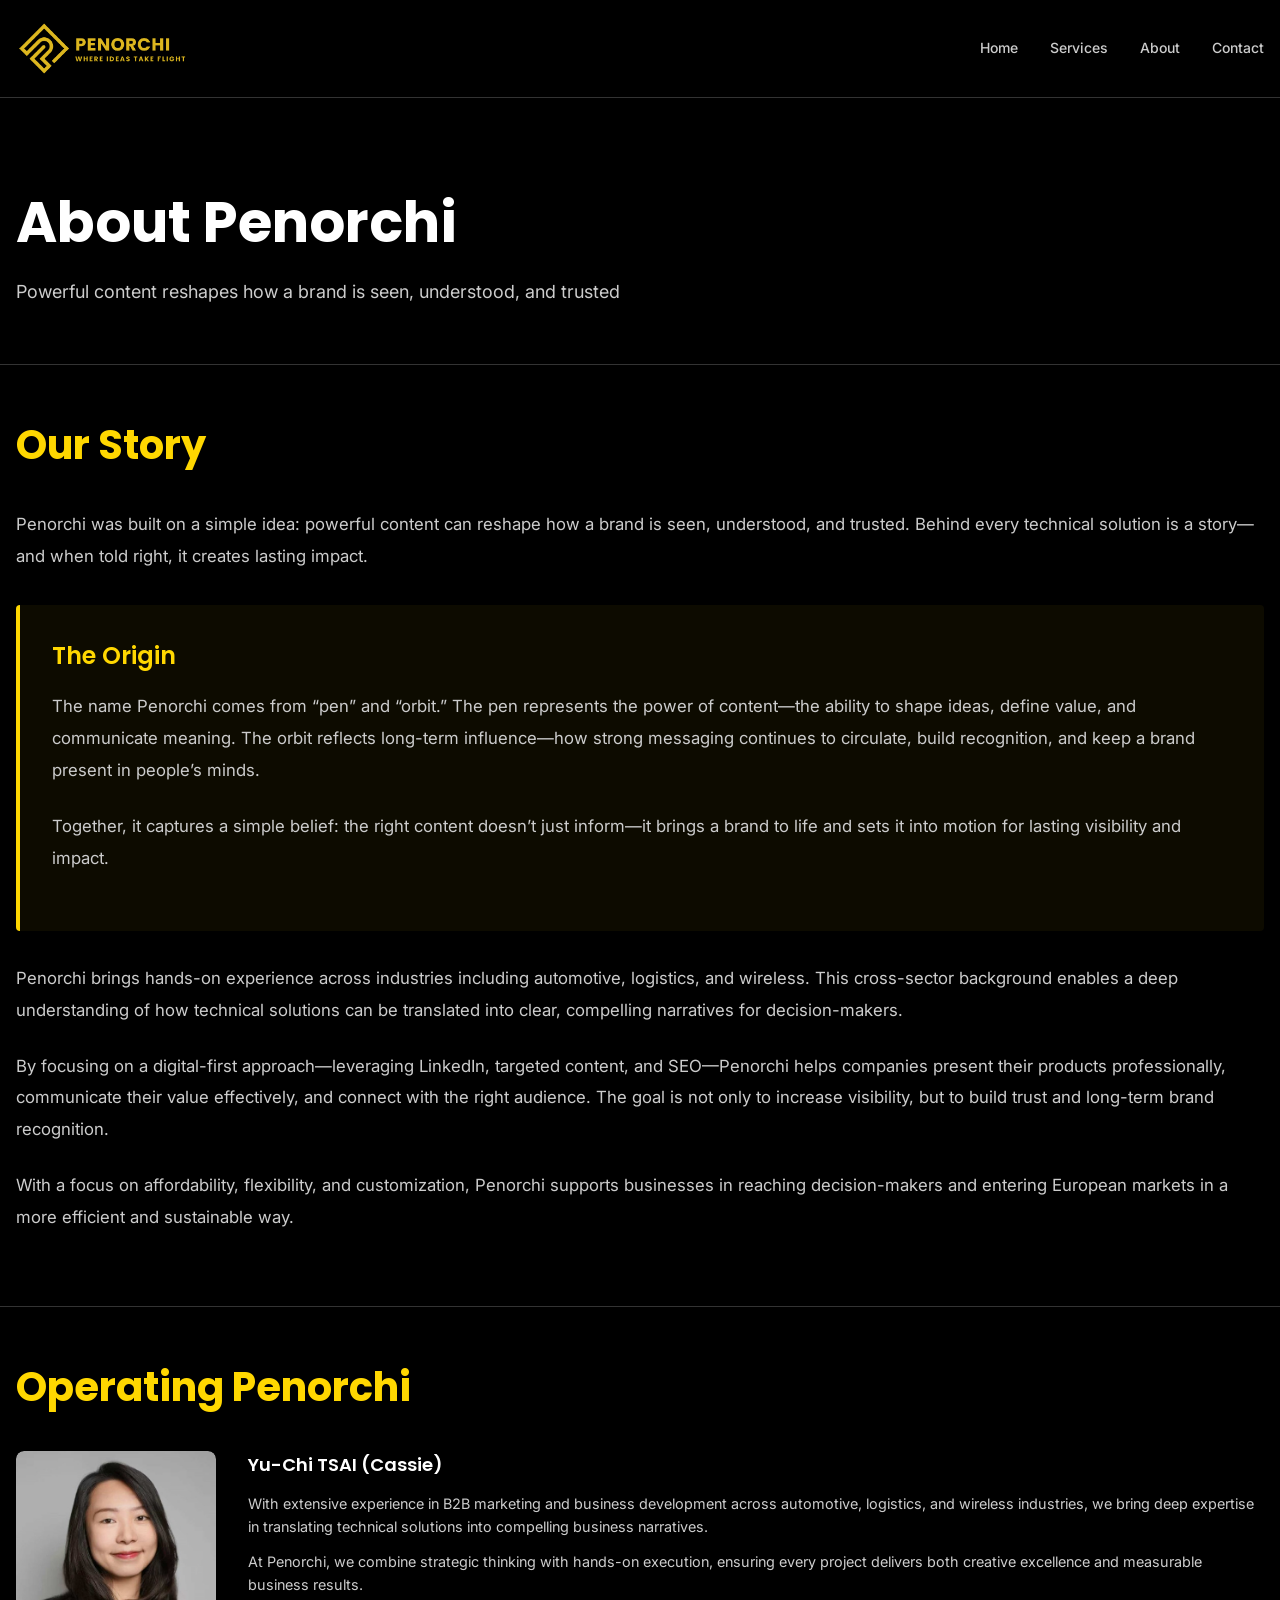
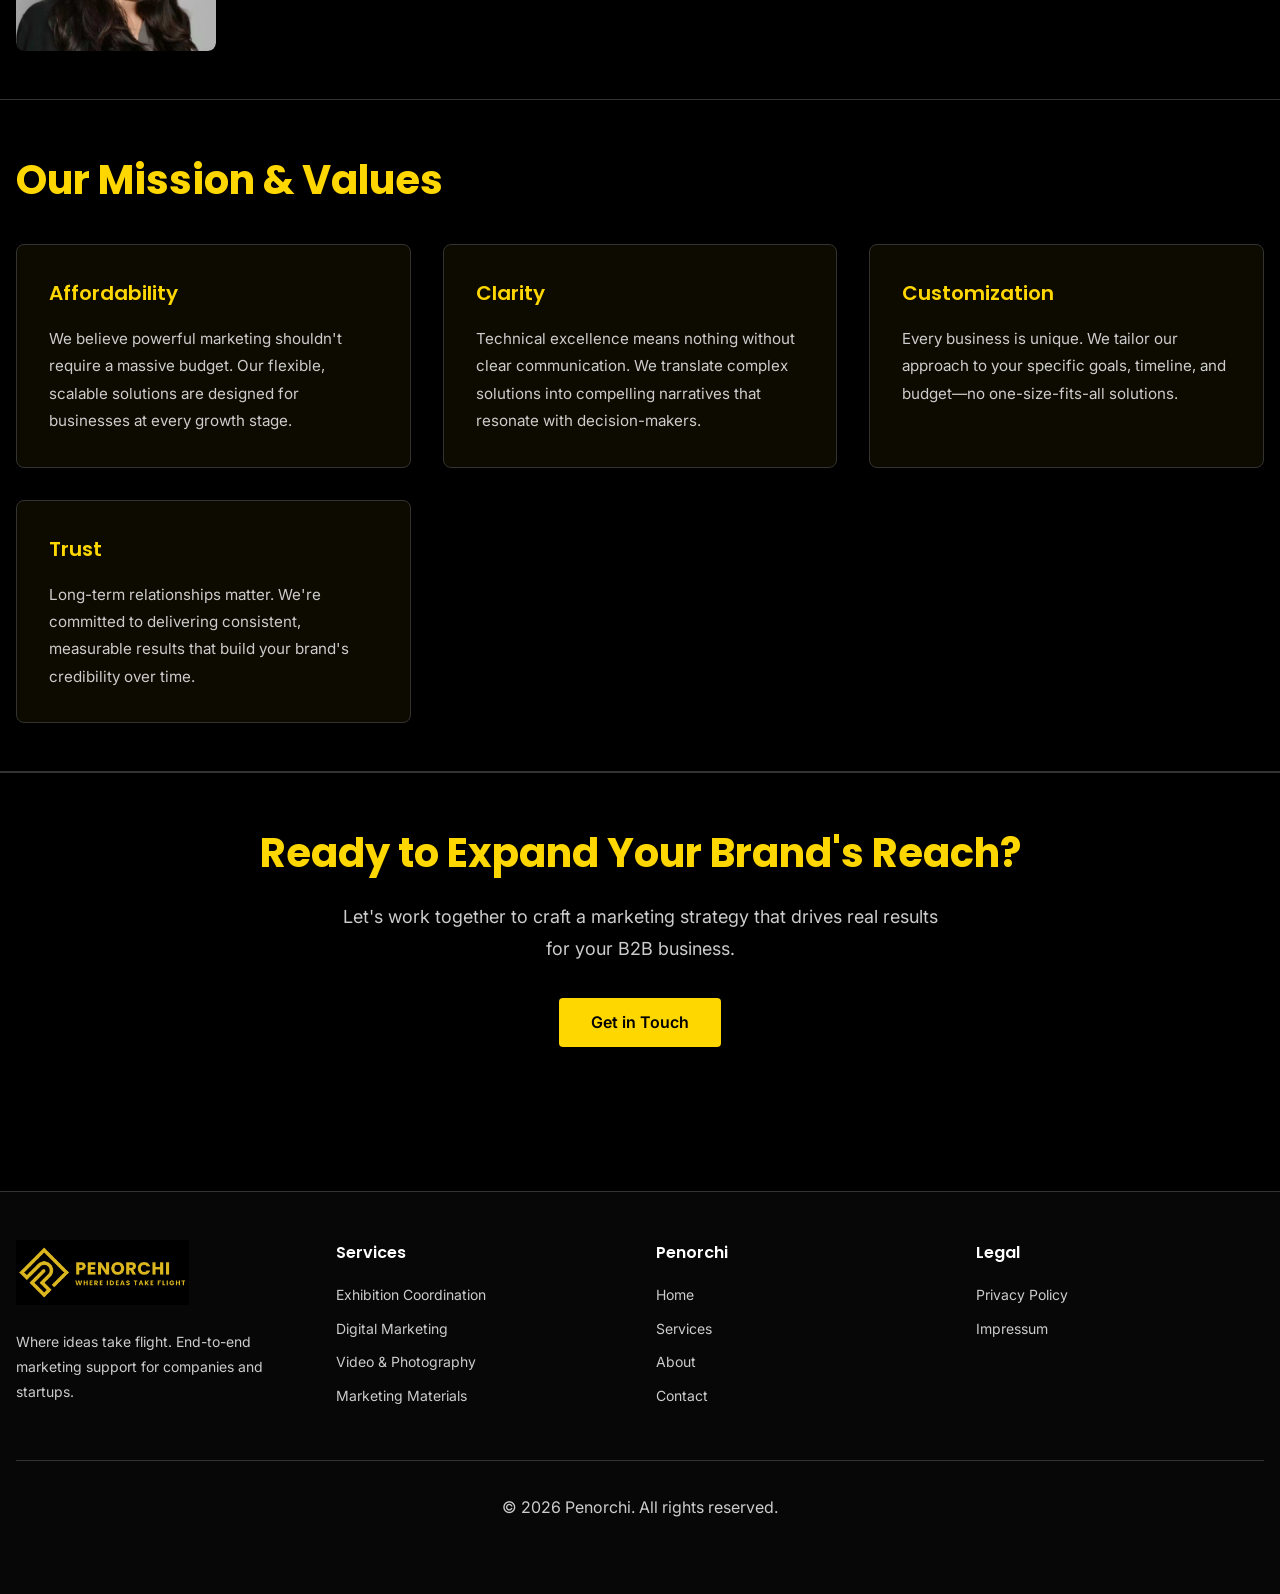
==== about.html @ 27c5977d "Update and rename case-studies.html to about.html" ====
<!DOCTYPE html>
<html lang="en">
<head>
    <meta charset="UTF-8">
    <meta name="viewport" content="width=device-width, initial-scale=1.0">
    <title>About Penorchi - Our Story</title>
    <link rel="preconnect" href="https://fonts.googleapis.com">
    <link rel="preconnect" href="https://fonts.gstatic.com" crossorigin>
    <link href="https://fonts.googleapis.com/css2?family=Poppins:wght@400;500;600;700;800&family=Inter:wght@300;400;500;600;700&display=swap" rel="stylesheet">
    <style>
        * {
            margin: 0;
            padding: 0;
            box-sizing: border-box;
        }

        :root {
            --primary: #FFD700;
            --foreground: #FFFFFF;
            --background: #000000;
            --muted-foreground: #CCCCCC;
            --border: #333333;
        }

        body {
            font-family: 'Inter', sans-serif;
            background-color: var(--background);
            color: var(--foreground);
            line-height: 1.6;
        }

        /* Header */
        header {
            background-color: rgba(0, 0, 0, 0.95);
            border-bottom: 1px solid var(--border);
            padding: 1rem 0;
            position: sticky;
            top: 0;
            z-index: 100;
        }

        .container {
            max-width: 1280px;
            margin: 0 auto;
            padding: 0 1rem;
        }

        .header-content {
            display: flex;
            justify-content: space-between;
            align-items: center;
        }

        .logo {
            text-decoration: none;
            display: flex;
            align-items: center;
            gap: 0.5rem;
        }

        .logo img {
            height: 65px;
            width: auto;
        }

        nav {
            display: none;
            gap: 2rem;
        }

        @media (min-width: 768px) {
            nav {
                display: flex;
            }
        }

        nav a {
            text-decoration: none;
            color: var(--muted-foreground);
            font-size: 0.875rem;
            font-weight: 500;
            transition: color 0.3s;
        }

        nav a:hover {
            color: var(--primary);
        }

        .mobile-menu-btn {
            display: none;
            background: none;
            border: none;
            color: var(--foreground);
            cursor: pointer;
            font-size: 1.5rem;
        }

        @media (max-width: 767px) {
            .mobile-menu-btn {
                display: block;
            }
        }

        /* Page Header */
        .page-header {
            padding: 2rem 0;
            text-align: left;
            border-bottom: 1px solid var(--border);
        }

        .page-header h1 {
            font-family: 'Poppins', sans-serif;
            font-size: 3.5rem;
            font-weight: bold;
            margin-bottom: 0.5rem;
        }

        .page-header p {
            font-size: 1.125rem;
        }

        /* Main Content */
        main {
            padding: 3rem 0;
        }

        section {
            padding: 3rem 0;
            border-bottom: 1px solid var(--border);
        }

        section:last-of-type {
            border-bottom: none;
        }

        h2 {
            font-family: 'Poppins', sans-serif;
            font-size: 2.5rem;
            font-weight: bold;
            margin-bottom: 2rem;
            color: var(--primary);
        }

        h3 {
            font-family: 'Poppins', sans-serif;
            font-size: 1.5rem;
            font-weight: 600;
            margin-bottom: 1rem;
            color: var(--foreground);
        }

        p {
            color: var(--muted-foreground);
            margin-bottom: 1.5rem;
            line-height: 1.8;
            font-size: 1rem;
        }

        /* Story Section */
        .story-section {
            max-width: 1300px;
            margin: 0 auto;
        }

        .story-section p {
            font-size: 1.05rem;
            line-height: 1.9;
        }

        /* Origin Section */
        .origin-box {
            background-color: rgba(255, 215, 0, 0.05);
            border-left: 4px solid var(--primary);
            padding: 2rem;
            margin: 2rem 0;
            border-radius: 4px;
        }

        .origin-box h3 {
            color: var(--primary);
            margin-bottom: 1rem;
        }

        /* Founder Section */
        .founder-section {
            display: grid;
            grid-template-columns: 200px 1fr;
            gap: 2rem;
            align-items: flex-start;
            max-width: 2000px;
            margin: 0 auto;
        }

        @media (max-width: 768px) {
            .founder-section {
                grid-template-columns: 150px 1fr;
                gap: 1.5rem;
            }
        }

        .founder-image {
            position: relative;
            overflow: hidden;
            border-radius: 8px;
            width: 200px;
            height: 200px;
        }

        @media (max-width: 768px) {
            .founder-image {
                width: 150px;
                height: 150px;
            }
        }

        .founder-image img {
            width: 100%;
            height: 100%;
            object-fit: cover;
            display: block;
            border-radius: 8px;
        }

        .founder-content h3 {
            font-size: 1.125rem;
            margin-bottom: 0.75rem;
            color: var(--foreground);
            font-weight: 600;
        }

        .founder-content p {
            font-size: 0.9rem;
            color: var(--muted-foreground);
            line-height: 1.6;
            margin-bottom: 0.75rem;
        }

        .founder-content p:last-child {
            margin-bottom: 0;
        }

        /* Mission Section */
        .mission-grid {
            display: grid;
            grid-template-columns: repeat(auto-fit, minmax(300px, 1fr));
            gap: 2rem;
            margin-top: 2rem;
        }

        .mission-card {
            background-color: rgba(255, 215, 0, 0.05);
            border: 1px solid var(--border);
            padding: 2rem;
            border-radius: 8px;
            transition: all 0.3s;
        }

        .mission-card:hover {
            border-color: var(--primary);
            background-color: rgba(255, 215, 0, 0.1);
        }

        .mission-card h3 {
            color: var(--primary);
            margin-bottom: 1rem;
            font-size: 1.25rem;
        }

        .mission-card p {
            font-size: 0.95rem;
            margin-bottom: 0;
        }

        /* CTA Section */
        .cta-section {
            text-align: center;
            padding: 3rem 0;
            border-top: 1px solid var(--border);
        }

        .cta-section h2 {
            margin-bottom: 1rem;
        }

        .cta-section p {
            font-size: 1.125rem;
            max-width: 600px;
            margin: 0 auto 2rem;
        }

        .btn {
            display: inline-block;
            padding: 0.75rem 2rem;
            background-color: var(--primary);
            color: #000000;
            text-decoration: none;
            border-radius: 4px;
            font-weight: 600;
            transition: all 0.3s;
            border: none;
            cursor: pointer;
            font-size: 1rem;
        }

        .btn:hover {
            background-color: #e6c200;
            transform: translateY(-2px);
        }

        /* Footer */
        footer {
            background-color: rgba(26, 26, 26, 0.3);
            border-top: 1px solid var(--border);
            padding: 3rem 0;
            margin-top: 3rem;
        }

        .footer-grid {
            display: grid;
            grid-template-columns: repeat(auto-fit, minmax(250px, 1fr));
            gap: 2rem;
            margin-bottom: 2rem;
        }

        .footer-section h4 {
            font-family: 'Poppins', sans-serif;
            font-weight: 600;
            color: var(--foreground);
            margin-bottom: 1rem;
        }

        .footer-section ul {
            list-style: none;
        }

        .footer-section li {
            margin-bottom: 0.5rem;
        }

        .footer-section a {
            text-decoration: none;
            color: var(--muted-foreground);
            font-size: 0.875rem;
            transition: color 0.3s;
        }

        .footer-section a:hover {
            color: var(--primary);
        }

        .footer-bottom {
            border-top: 1px solid var(--border);
            padding-top: 2rem;
            text-align: center;
            color: var(--muted-foreground);
            font-size: 0.875rem;
        }
    </style>
</head>
<body>
    <!-- Header -->
    <header>
        <div class="container">
            <div class="header-content">
                <a href="index.html" class="logo">
                    <img src="image/logo/logo_long.png" alt="Penorchi" style="height: 65px; width: auto;">
                </a>
                <nav>
                    <a href="index.html">Home</a>
                    <a href="services.html">Services</a>
                    <a href="about.html">About</a>
                    <a href="contact.html">Contact</a>
                </nav>
                <button class="mobile-menu-btn">☰</button>
            </div>
        </div>
    </header>

    <main>
        <!-- Page Header -->
        <section class="page-header">
            <div class="container">
                <h1>About Penorchi</h1>
                <p>Powerful content reshapes how a brand is seen, understood, and trusted</p>
            </div>
        </section>

        <!-- Our Story Section -->
        <section>
            <div class="container story-section">
                <h2>Our Story</h2>
                <p>Penorchi was built on a simple idea: powerful content can reshape how a brand is seen, understood, and trusted. Behind every technical solution is a story—and when told right, it creates lasting impact.</p>
                
                <div class="origin-box">
                    <h3>The Origin</h3>
                    <p>The name Penorchi comes from “pen” and “orbit.” The pen represents the power of content—the ability to shape ideas, define value, and communicate meaning. The orbit reflects long-term influence—how strong messaging continues to circulate, build recognition, and keep a brand present in people’s minds.</p>
                    <p>Together, it captures a simple belief: the right content doesn’t just inform—it brings a brand to life and sets it into motion for lasting visibility and impact.</p>
                </div>

                <p>Penorchi brings hands-on experience across industries including automotive, logistics, and wireless. This cross-sector background enables a deep understanding of how technical solutions can be translated into clear, compelling narratives for decision-makers.</p>

                <p>By focusing on a digital-first approach—leveraging LinkedIn, targeted content, and SEO—Penorchi helps companies present their products professionally, communicate their value effectively, and connect with the right audience. The goal is not only to increase visibility, but to build trust and long-term brand recognition.</p>

                <p>With a focus on affordability, flexibility, and customization, Penorchi supports businesses in reaching decision-makers and entering European markets in a more efficient and sustainable way.</p>
            </div>
        </section>

        <!-- Founder Section -->
        <section>
            <div class="container">
                <h2 style="margin-bottom: 2rem;">Operating Penorchi</h2>
                <div class="founder-section">
                    <div class="founder-image">
                        <img src="image/about/Photo_Yu-Chi TSAI.jpg" alt="Yu-Chi TSAI (Cassie)">
                    </div>
                    <div class="founder-content">
                        <h3>Yu-Chi TSAI (Cassie)</h3>
                        <p>With extensive experience in B2B marketing and business development across automotive, logistics, and wireless industries, we bring deep expertise in translating technical solutions into compelling business narratives.</p>
                        <p>At Penorchi, we combine strategic thinking with hands-on execution, ensuring every project delivers both creative excellence and measurable business results.</p>
                    </div>
                </div>
            </div>
        </section>

        <!-- Our Mission Section -->
        <section>
            <div class="container">
                <h2>Our Mission & Values</h2>
                <div class="mission-grid">
                    <div class="mission-card">
                        <h3>Affordability</h3>
                        <p>We believe powerful marketing shouldn't require a massive budget. Our flexible, scalable solutions are designed for businesses at every growth stage.</p>
                    </div>
                    <div class="mission-card">
                        <h3>Clarity</h3>
                        <p>Technical excellence means nothing without clear communication. We translate complex solutions into compelling narratives that resonate with decision-makers.</p>
                    </div>
                    <div class="mission-card">
                        <h3>Customization</h3>
                        <p>Every business is unique. We tailor our approach to your specific goals, timeline, and budget—no one-size-fits-all solutions.</p>
                    </div>
                    <div class="mission-card">
                        <h3>Trust</h3>
                        <p>Long-term relationships matter. We're committed to delivering consistent, measurable results that build your brand's credibility over time.</p>
                    </div>
                </div>
            </div>
        </section>

        <!-- CTA Section -->
        <section class="cta-section">
            <div class="container">
                <h2>Ready to Expand Your Brand's Reach?</h2>
                <p>Let's work together to craft a marketing strategy that drives real results for your B2B business.</p>
                <a href="contact.html" class="btn">Get in Touch</a>
            </div>
        </section>
    </main>

    <!-- Footer -->
    <footer>
        <div class="container">
            <div class="footer-grid">
                <div class="footer-section">
                    <img src="image/logo/logo_long.png" alt="Penorchi" style="height: 65px; width: auto; margin-bottom: 1rem;">
                    <p style="font-size: 0.875rem;">Where ideas take flight. End-to-end marketing support for companies and startups.</p>
                </div>
                <div class="footer-section">
                    <h4>Services</h4>
                    <ul>
                        <li><a href="services.html">Exhibition Coordination</a></li>
                        <li><a href="services.html">Digital Marketing</a></li>
                        <li><a href="services.html">Video & Photography</a></li>
                        <li><a href="services.html">Marketing Materials</a></li>
                    </ul>
                </div>
                <div class="footer-section">
                    <h4>Penorchi</h4>
                    <ul>
                        <li><a href="index.html">Home</a></li>
                        <li><a href="services.html">Services</a></li>
                        <li><a href="about.html">About</a></li>
                        <li><a href="contact.html">Contact</a></li>
                    </ul>
                </div>
                <div class="footer-section">
                    <h4>Legal</h4>
                    <ul>
                        <li><a href="privacy-policy.html">Privacy Policy</a></li>
                        <li><a href="impressum.html">Impressum</a></li>
                    </ul>
                </div>
            </div>
            <div class="footer-bottom">
                <p>&copy; 2026 Penorchi. All rights reserved.</p>
            </div>
        </div>
    </footer>
</body>
</html>
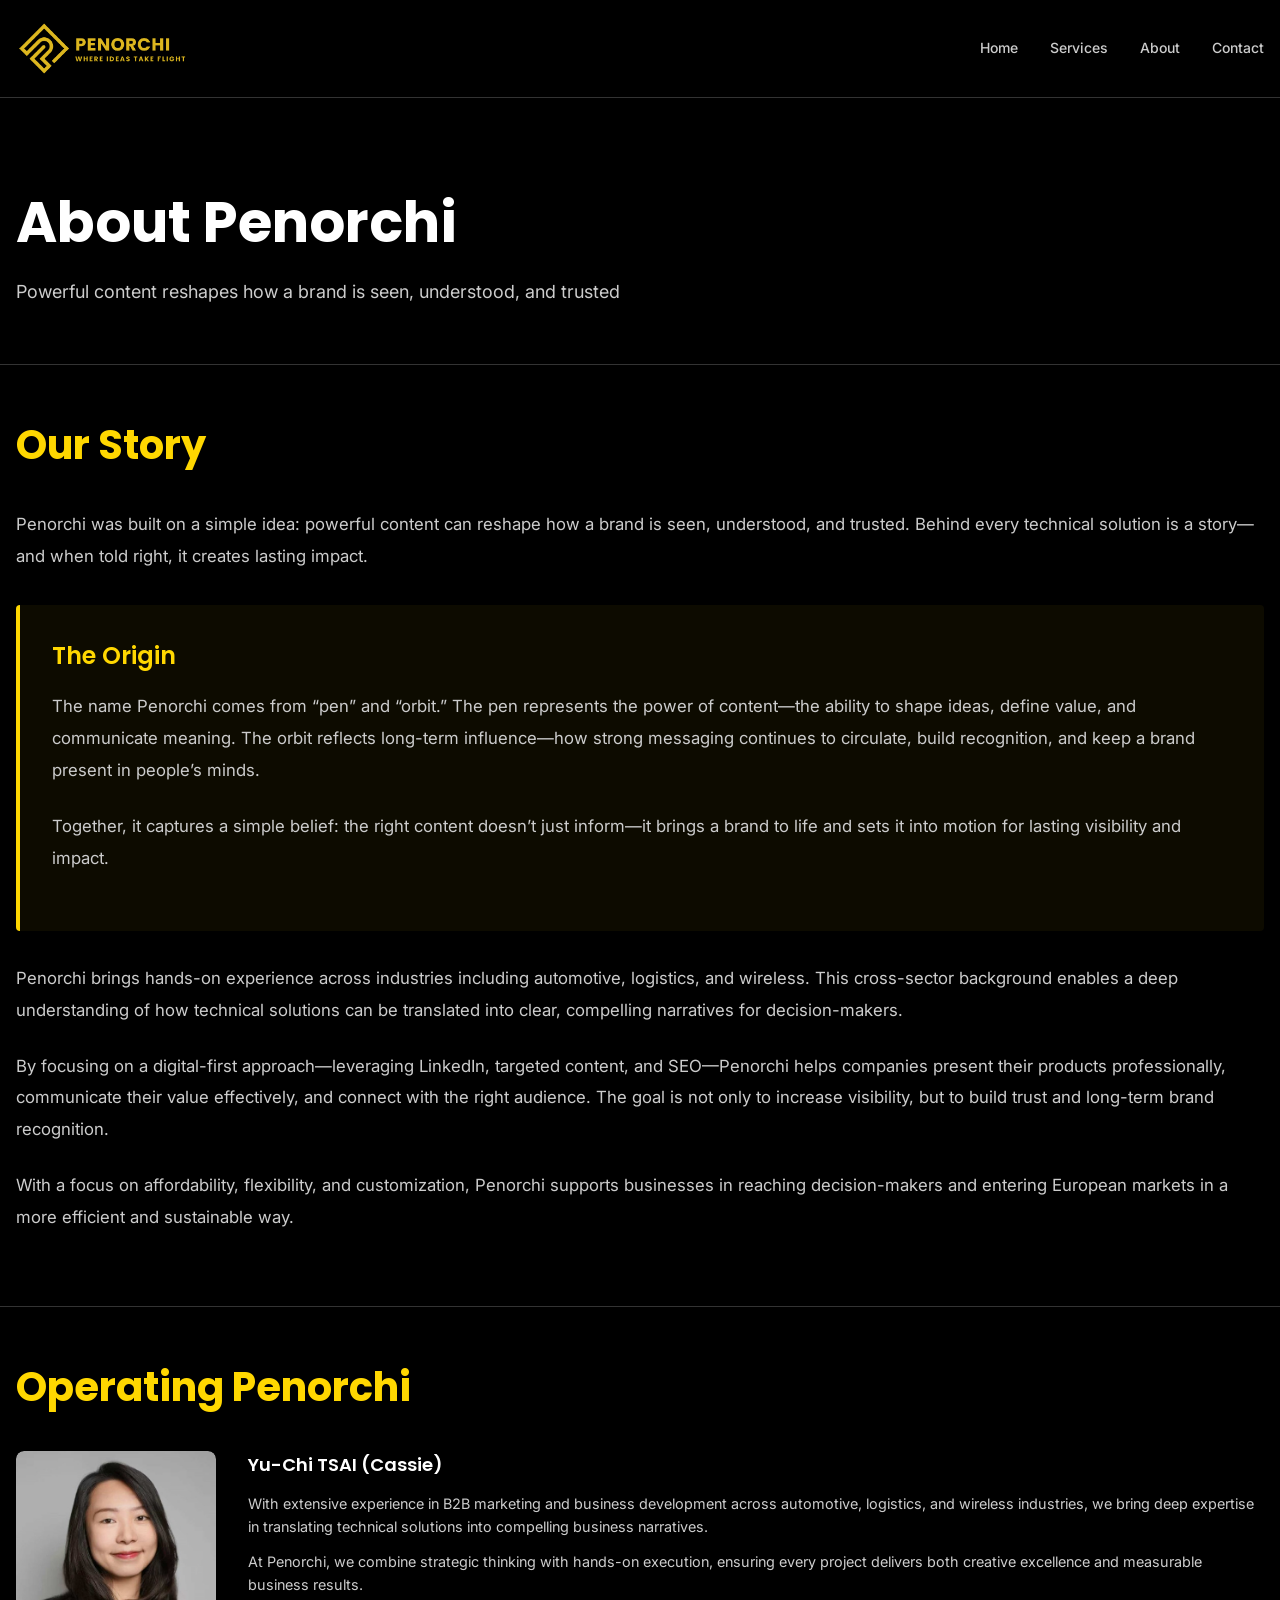
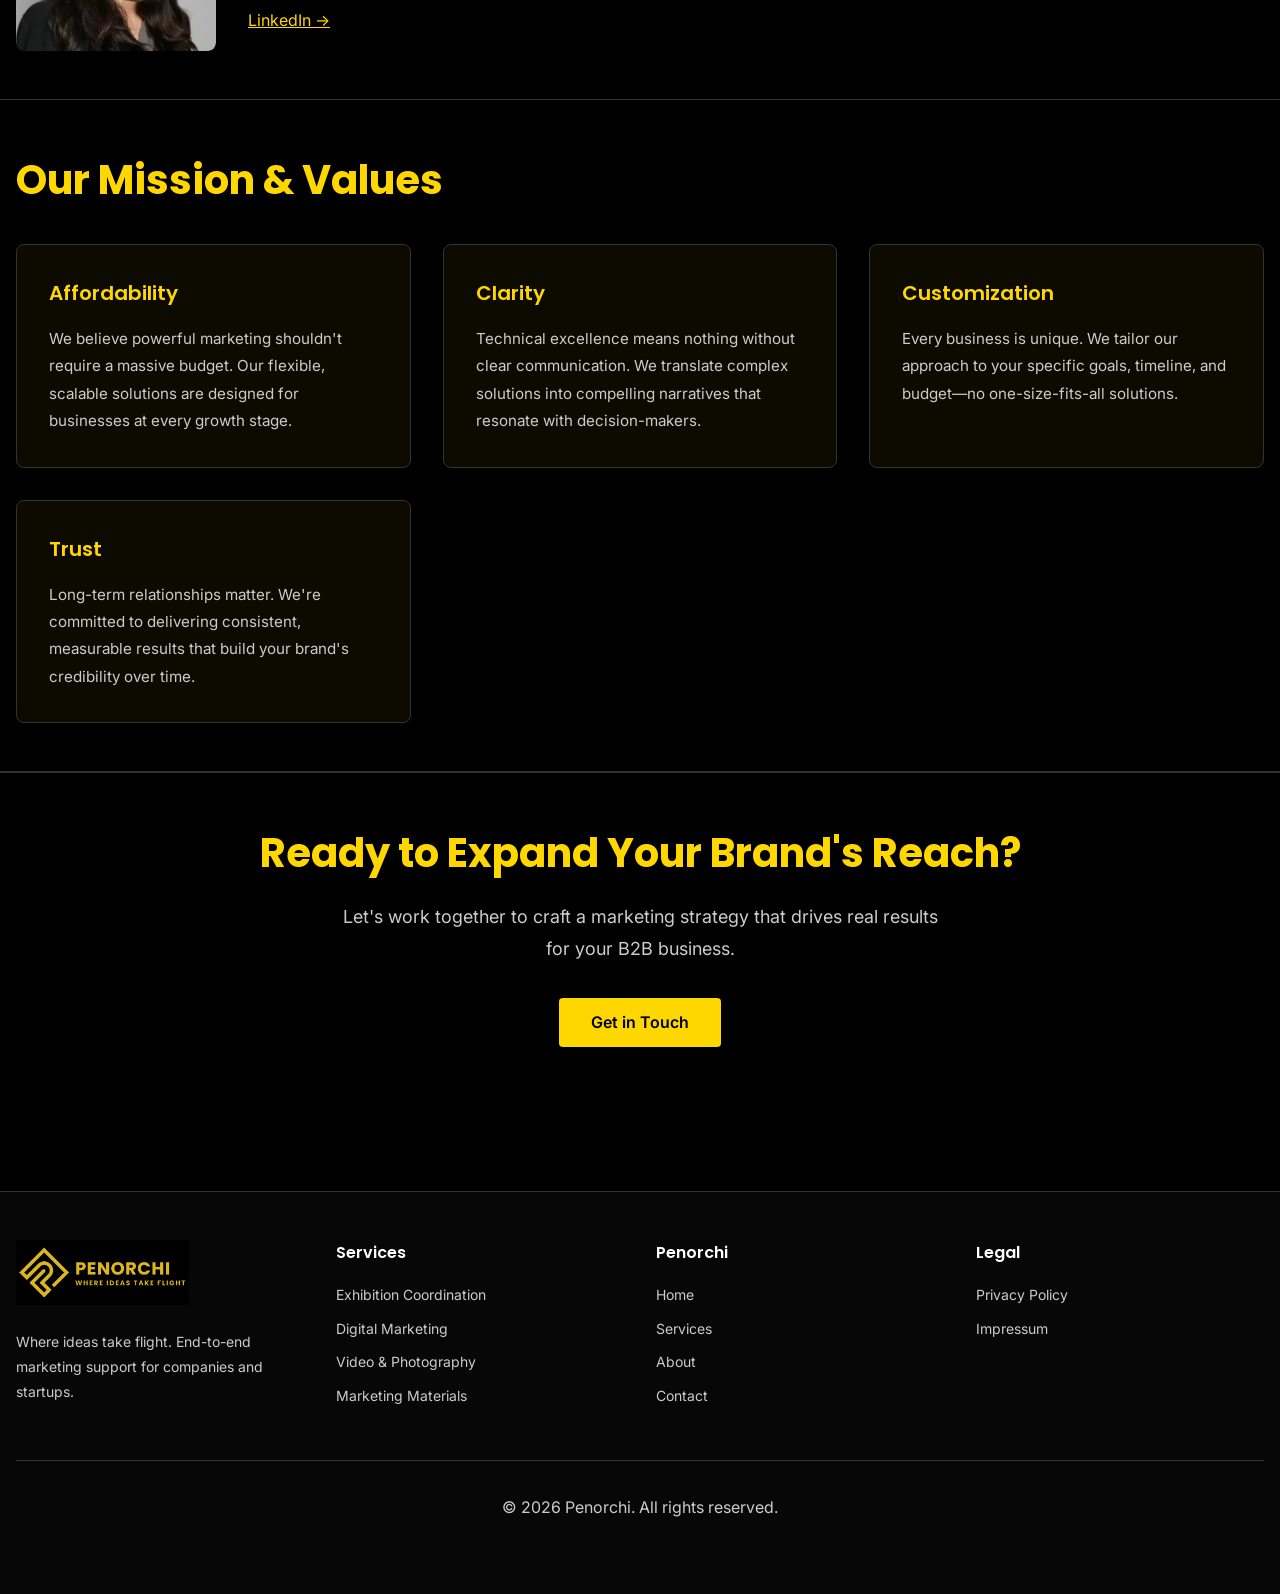
==== commit 9d9407df: "Add LinkedIn link for Yu-Chi TSAI Added a LinkedIn link for Yu-Chi TSAI." ====
--- a/about.html
+++ b/about.html
@@ -4,6 +4,7 @@
     <meta charset="UTF-8">
     <meta name="viewport" content="width=device-width, initial-scale=1.0">
     <title>About Penorchi - Our Story</title>
+    <link rel="icon" href="image/logo/logo_only.png">
     <link rel="preconnect" href="https://fonts.googleapis.com">
     <link rel="preconnect" href="https://fonts.gstatic.com" crossorigin>
     <link href="https://fonts.googleapis.com/css2?family=Poppins:wght@400;500;600;700;800&family=Inter:wght@300;400;500;600;700&display=swap" rel="stylesheet">
@@ -417,6 +418,12 @@
                         <h3>Yu-Chi TSAI (Cassie)</h3>
                         <p>With extensive experience in B2B marketing and business development across automotive, logistics, and wireless industries, we bring deep expertise in translating technical solutions into compelling business narratives.</p>
                         <p>At Penorchi, we combine strategic thinking with hands-on execution, ensuring every project delivers both creative excellence and measurable business results.</p>
+                        <a href="https://www.linkedin.com/in/yu-chi-tsai/"
+                        target="_blank"
+                        class="linkedin-btn"
+                        style="color: #FFD700;">
+                        LinkedIn →
+                    </a>
                     </div>
                 </div>
             </div>
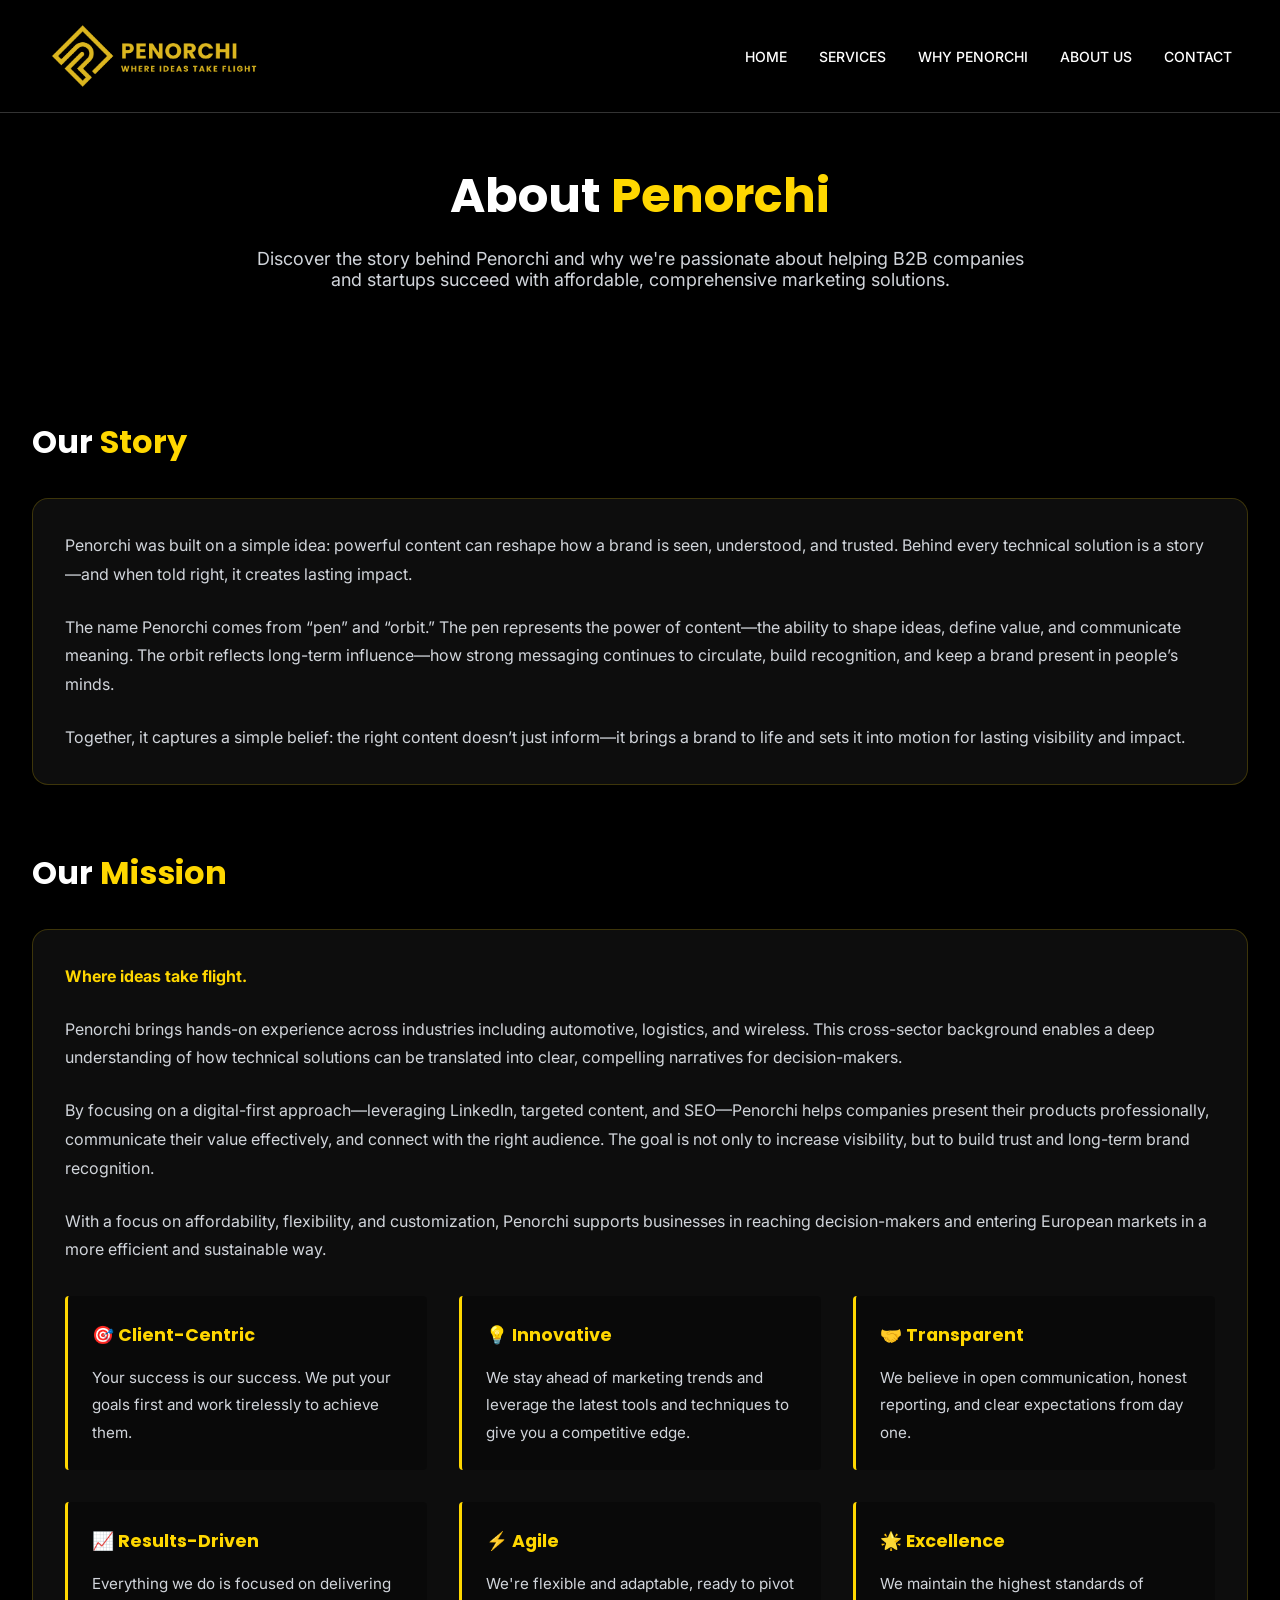
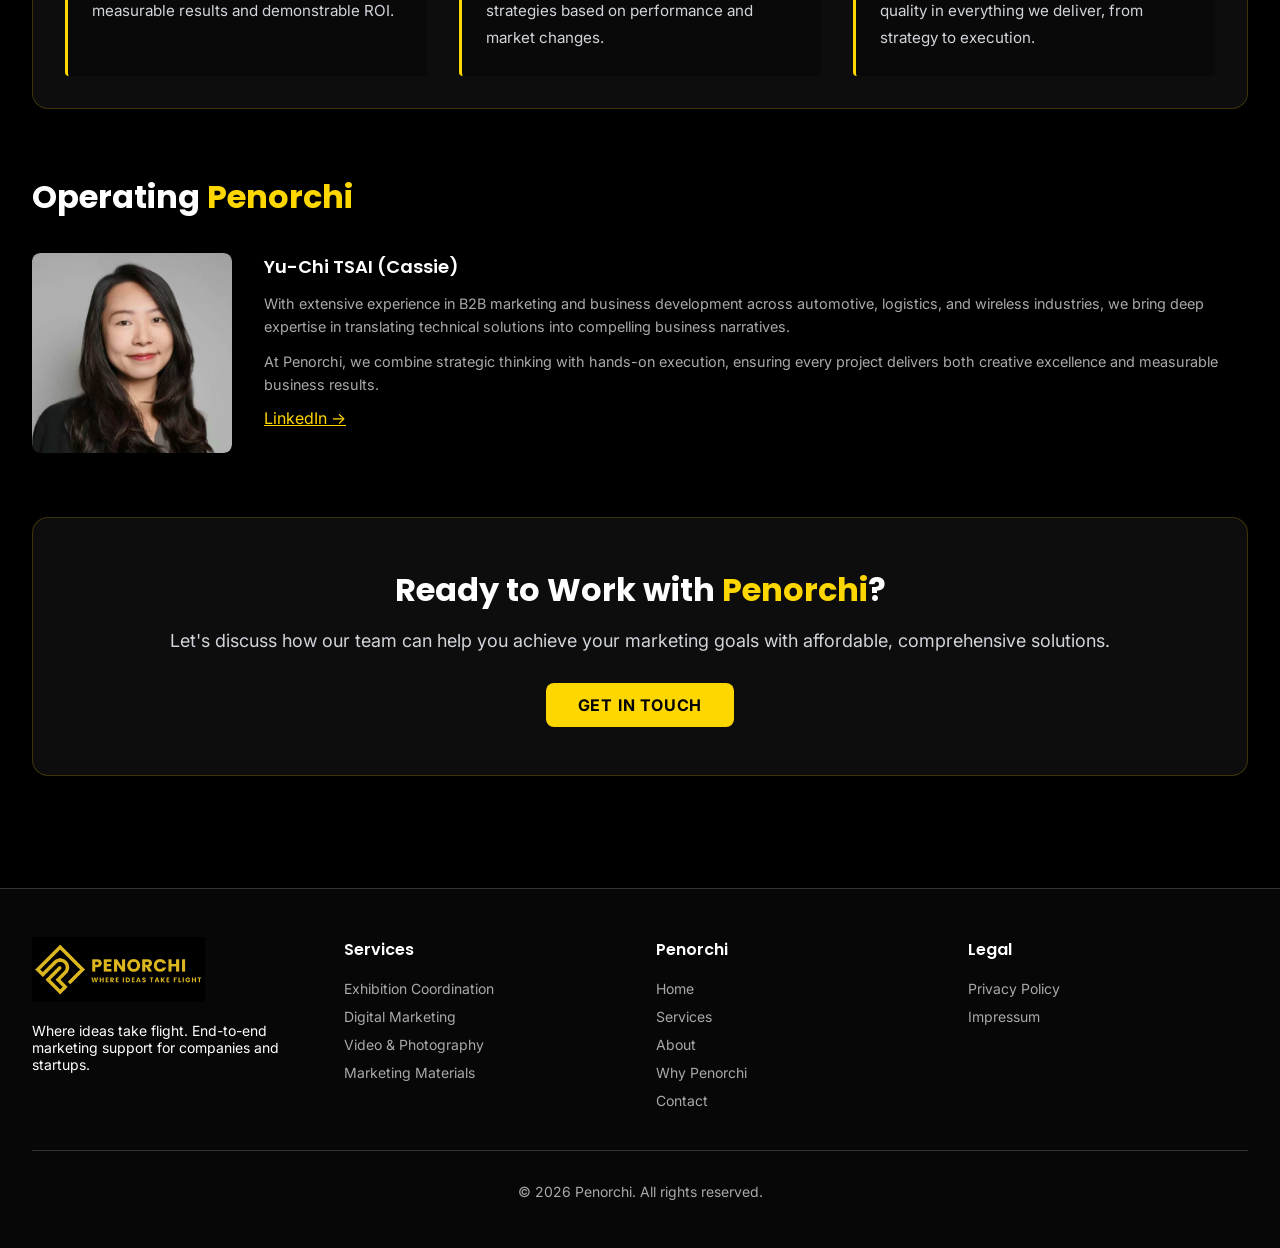
==== commit 41f122b7: "Revise about.html layout and content Updated the title and improved the layout and styling of the ab" ====
--- a/about.html
+++ b/about.html
@@ -3,11 +3,11 @@
 <head>
     <meta charset="UTF-8">
     <meta name="viewport" content="width=device-width, initial-scale=1.0">
-    <title>About Penorchi - Our Story</title>
+    <title>About - Penorchi Marketing</title>
     <link rel="icon" href="image/logo/logo_only.png">
     <link rel="preconnect" href="https://fonts.googleapis.com">
     <link rel="preconnect" href="https://fonts.gstatic.com" crossorigin>
-    <link href="https://fonts.googleapis.com/css2?family=Poppins:wght@400;500;600;700;800&family=Inter:wght@300;400;500;600;700&display=swap" rel="stylesheet">
+    <link href="https://fonts.googleapis.com/css2?family=Poppins:wght@600;700;800&family=Inter:wght@400;500;600;700&display=swap" rel="stylesheet">
     <style>
         * {
             margin: 0;
@@ -17,169 +17,168 @@
 
         :root {
             --primary: #FFD700;
+            --background: #000000;
             --foreground: #FFFFFF;
-            --background: #000000;
-            --muted-foreground: #CCCCCC;
+            --card: #1A1A1A;
             --border: #333333;
+            --muted-foreground: #A9A9A9;
         }
 
         body {
             font-family: 'Inter', sans-serif;
             background-color: var(--background);
             color: var(--foreground);
-            line-height: 1.6;
-        }
-
-        /* Header */
-        header {
-            background-color: rgba(0, 0, 0, 0.95);
-            border-bottom: 1px solid var(--border);
-            padding: 1rem 0;
-            position: sticky;
-            top: 0;
-            z-index: 100;
+            scroll-behavior: smooth;
+        }
+
+        h1, h2, h3 {
+            font-family: 'Poppins', sans-serif;
+            font-weight: 700;
         }
 
         .container {
+            width: 100%;
             max-width: 1280px;
             margin: 0 auto;
             padding: 0 1rem;
         }
 
-        .header-content {
+        @media (min-width: 1024px) {
+            .container {
+                padding: 0 2rem;
+            }
+        }
+
+        nav {
+            position: fixed;
+            top: 0;
+            left: 0;
+            right: 0;
+            z-index: 40;
+            background-color: #000000;
+            border-bottom: 1px solid var(--border);
+            padding: 1rem;
+        }
+
+        .nav-content {
             display: flex;
             justify-content: space-between;
             align-items: center;
         }
 
         .logo {
+            height: 40px;
+        }
+
+        .nav-links {
+            display: flex;
+            gap: 2rem;
+            list-style: none;
+        }
+
+        .nav-links a {
+            color: #FFFFFF;
             text-decoration: none;
-            display: flex;
-            align-items: center;
-            gap: 0.5rem;
-        }
-
-        .logo img {
-            height: 65px;
-            width: auto;
-        }
-
-        nav {
-            display: none;
-            gap: 2rem;
-        }
-
-        @media (min-width: 768px) {
-            nav {
-                display: flex;
-            }
-        }
-
-        nav a {
-            text-decoration: none;
-            color: var(--muted-foreground);
+            font-weight: 500;
             font-size: 0.875rem;
-            font-weight: 500;
+            text-transform: uppercase;
             transition: color 0.3s;
         }
 
-        nav a:hover {
+        .nav-links a:hover {
             color: var(--primary);
         }
 
-        .mobile-menu-btn {
-            display: none;
-            background: none;
-            border: none;
-            color: var(--foreground);
-            cursor: pointer;
-            font-size: 1.5rem;
-        }
-
-        @media (max-width: 767px) {
-            .mobile-menu-btn {
-                display: block;
-            }
-        }
-
-        /* Page Header */
+        main {
+            padding-top: 6rem;
+            padding-bottom: 4rem;
+        }
+
         .page-header {
-            padding: 2rem 0;
-            text-align: left;
-            border-bottom: 1px solid var(--border);
+            text-align: center;
+            margin-bottom: 4rem;
+            padding: 4rem 0;
         }
 
         .page-header h1 {
-            font-family: 'Poppins', sans-serif;
-            font-size: 3.5rem;
-            font-weight: bold;
-            margin-bottom: 0.5rem;
+            font-size: 3rem;
+            margin-bottom: 1rem;
         }
 
         .page-header p {
             font-size: 1.125rem;
-        }
-
-        /* Main Content */
-        main {
-            padding: 3rem 0;
-        }
-
-        section {
-            padding: 3rem 0;
-            border-bottom: 1px solid var(--border);
-        }
-
-        section:last-of-type {
-            border-bottom: none;
-        }
-
-        h2 {
-            font-family: 'Poppins', sans-serif;
-            font-size: 2.5rem;
-            font-weight: bold;
+            color: #D1D5DB;
+            max-width: 48rem;
+            margin: 0 auto;
+        }
+
+        .about-section {
+            margin-bottom: 4rem;
+        }
+
+        .about-section h2 {
+            font-size: 2rem;
             margin-bottom: 2rem;
+        }
+
+        .about-section h2 .highlight {
             color: var(--primary);
         }
 
-        h3 {
-            font-family: 'Poppins', sans-serif;
-            font-size: 1.5rem;
-            font-weight: 600;
-            margin-bottom: 1rem;
-            color: var(--foreground);
-        }
-
-        p {
-            color: var(--muted-foreground);
+        .about-content {
+            background-color: rgba(26, 26, 26, 0.5);
+            border: 1px solid rgba(255, 215, 0, 0.2);
+            border-radius: 1rem;
+            padding: 2rem;
+            line-height: 1.8;
+        }
+
+        .about-content p {
+            color: #D1D5DB;
             margin-bottom: 1.5rem;
-            line-height: 1.8;
             font-size: 1rem;
         }
 
-        /* Story Section */
-        .story-section {
-            max-width: 1300px;
-            margin: 0 auto;
-        }
-
-        .story-section p {
-            font-size: 1.05rem;
-            line-height: 1.9;
-        }
-
-        /* Origin Section */
-        .origin-box {
-            background-color: rgba(255, 215, 0, 0.05);
-            border-left: 4px solid var(--primary);
-            padding: 2rem;
-            margin: 2rem 0;
-            border-radius: 4px;
-        }
-
-        .origin-box h3 {
+        .about-content p:last-child {
+            margin-bottom: 0;
+        }
+
+        .values-grid {
+            display: grid;
+            grid-template-columns: 1fr;
+            gap: 2rem;
+            margin-top: 2rem;
+        }
+
+        @media (min-width: 768px) {
+            .values-grid {
+                grid-template-columns: repeat(2, 1fr);
+            }
+        }
+
+        @media (min-width: 1024px) {
+            .values-grid {
+                grid-template-columns: repeat(3, 1fr);
+            }
+        }
+
+        .value-item {
+            background-color: rgba(0, 0, 0, 0.3);
+            border-left: 3px solid var(--primary);
+            padding: 1.5rem;
+            border-radius: 0.25rem;
+        }
+
+        .value-item h3 {
             color: var(--primary);
-            margin-bottom: 1rem;
+            margin-bottom: 0.75rem;
+            font-size: 1.1rem;
+        }
+
+        .value-item p {
+            color: #D1D5DB;
+            font-size: 0.95rem;
+            margin-bottom: 0 !important;
         }
 
         /* Founder Section */
@@ -240,53 +239,24 @@
             margin-bottom: 0;
         }
 
-        /* Mission Section */
-        .mission-grid {
-            display: grid;
-            grid-template-columns: repeat(auto-fit, minmax(300px, 1fr));
-            gap: 2rem;
-            margin-top: 2rem;
-        }
-
-        .mission-card {
-            background-color: rgba(255, 215, 0, 0.05);
-            border: 1px solid var(--border);
-            padding: 2rem;
-            border-radius: 8px;
-            transition: all 0.3s;
-        }
-
-        .mission-card:hover {
-            border-color: var(--primary);
-            background-color: rgba(255, 215, 0, 0.1);
-        }
-
-        .mission-card h3 {
-            color: var(--primary);
+        .cta-section {
+            background-color: rgba(26, 26, 26, 0.5);
+            border: 1px solid rgba(255, 215, 0, 0.2);
+            border-radius: 1rem;
+            padding: 3rem;
+            text-align: center;
+            margin-top: 4rem;
+        }
+
+        .cta-section h2 {
+            font-size: 2rem;
             margin-bottom: 1rem;
-            font-size: 1.25rem;
-        }
-
-        .mission-card p {
-            font-size: 0.95rem;
-            margin-bottom: 0;
-        }
-
-        /* CTA Section */
-        .cta-section {
-            text-align: center;
-            padding: 3rem 0;
-            border-top: 1px solid var(--border);
-        }
-
-        .cta-section h2 {
-            margin-bottom: 1rem;
         }
 
         .cta-section p {
+            color: #D1D5DB;
+            margin-bottom: 2rem;
             font-size: 1.125rem;
-            max-width: 600px;
-            margin: 0 auto 2rem;
         }
 
         .btn {
@@ -295,17 +265,18 @@
             background-color: var(--primary);
             color: #000000;
             text-decoration: none;
-            border-radius: 4px;
-            font-weight: 600;
-            transition: all 0.3s;
+            border-radius: 0.5rem;
+            font-weight: 700;
+            text-transform: uppercase;
+            letter-spacing: 0.05em;
+            transition: all 0.3s ease;
             border: none;
             cursor: pointer;
-            font-size: 1rem;
         }
 
         .btn:hover {
-            background-color: #e6c200;
-            transform: translateY(-2px);
+            background-color: #FFC700;
+            box-shadow: 0 0 20px rgba(255, 215, 0, 0.5);
         }
 
         /* Footer */
@@ -356,60 +327,90 @@
             color: var(--muted-foreground);
             font-size: 0.875rem;
         }
+
+        nav.open {
+            display: flex;
+            flex-direction: column;
+            position: absolute;
+            top: 70px;
+            right: 2rem;
+            background: var(--background);
+            border: 1px solid var(--border);
+            padding: 1rem;
+            border-radius: 0.5rem;
+        }
     </style>
 </head>
 <body>
-    <!-- Header -->
-    <header>
+    <nav>
         <div class="container">
-            <div class="header-content">
-                <a href="index.html" class="logo">
-                    <img src="image/logo/logo_long.png" alt="Penorchi" style="height: 65px; width: auto;">
-                </a>
-                <nav>
-                    <a href="index.html">Home</a>
-                    <a href="services.html">Services</a>
-                    <a href="about.html">About</a>
-                    <a href="contact.html">Contact</a>
-                </nav>
-                <button class="mobile-menu-btn">☰</button>
+            <div class="nav-content">
+                <img src="image/logo/logo_long.png" alt="Penorchi Logo" style="max-height: 80px;width: auto;">
+                <ul class="nav-links">
+                    <li><a href="index.html">Home</a></li>
+                    <li><a href="services.html">Services</a></li>
+                    <li><a href="why-penorchi.html">Why Penorchi</a></li>
+                    <li><a href="about.html">About us</a></li>
+                    <li><a href="contact.html">Contact</a></li>
+                </ul>
             </div>
         </div>
-    </header>
+    </nav>
 
     <main>
-        <!-- Page Header -->
-        <section class="page-header">
-            <div class="container">
-                <h1>About Penorchi</h1>
-                <p>Powerful content reshapes how a brand is seen, understood, and trusted</p>
-            </div>
-        </section>
-
-        <!-- Our Story Section -->
-        <section>
-            <div class="container story-section">
-                <h2>Our Story</h2>
-                <p>Penorchi was built on a simple idea: powerful content can reshape how a brand is seen, understood, and trusted. Behind every technical solution is a story—and when told right, it creates lasting impact.</p>
-                
-                <div class="origin-box">
-                    <h3>The Origin</h3>
+        <div class="container">
+            <div class="page-header">
+                <h1>About <span style="color: var(--primary);">Penorchi</span></h1>
+                <p>Discover the story behind Penorchi and why we're passionate about helping B2B companies and startups succeed with affordable, comprehensive marketing solutions.</p>
+            </div>
+
+            <div class="about-section">
+                <h2>Our <span class="highlight">Story</span></h2>
+                <div class="about-content">
+                    <p>Penorchi was built on a simple idea: powerful content can reshape how a brand is seen, understood, and trusted. Behind every technical solution is a story—and when told right, it creates lasting impact.</p>
                     <p>The name Penorchi comes from “pen” and “orbit.” The pen represents the power of content—the ability to shape ideas, define value, and communicate meaning. The orbit reflects long-term influence—how strong messaging continues to circulate, build recognition, and keep a brand present in people’s minds.</p>
                     <p>Together, it captures a simple belief: the right content doesn’t just inform—it brings a brand to life and sets it into motion for lasting visibility and impact.</p>
                 </div>
-
-                <p>Penorchi brings hands-on experience across industries including automotive, logistics, and wireless. This cross-sector background enables a deep understanding of how technical solutions can be translated into clear, compelling narratives for decision-makers.</p>
-
-                <p>By focusing on a digital-first approach—leveraging LinkedIn, targeted content, and SEO—Penorchi helps companies present their products professionally, communicate their value effectively, and connect with the right audience. The goal is not only to increase visibility, but to build trust and long-term brand recognition.</p>
-
-                <p>With a focus on affordability, flexibility, and customization, Penorchi supports businesses in reaching decision-makers and entering European markets in a more efficient and sustainable way.</p>
-            </div>
-        </section>
-
-        <!-- Founder Section -->
-        <section>
-            <div class="container">
-                <h2 style="margin-bottom: 2rem;">Operating Penorchi</h2>
+            </div>
+
+            <div class="about-section">
+                <h2>Our <span class="highlight">Mission</span></h2>
+                <div class="about-content">
+                    <p><strong style="color: var(--primary);">Where ideas take flight.</strong></p>
+                    <p>Penorchi brings hands-on experience across industries including automotive, logistics, and wireless. This cross-sector background enables a deep understanding of how technical solutions can be translated into clear, compelling narratives for decision-makers.</p>
+                    <p>By focusing on a digital-first approach—leveraging LinkedIn, targeted content, and SEO—Penorchi helps companies present their products professionally, communicate their value effectively, and connect with the right audience. The goal is not only to increase visibility, but to build trust and long-term brand recognition.</p>
+                    <p>With a focus on affordability, flexibility, and customization, Penorchi supports businesses in reaching decision-makers and entering European markets in a more efficient and sustainable way.</p>
+                    <div class="values-grid">
+                        <div class="value-item">
+                            <h3>🎯 Client-Centric</h3>
+                            <p>Your success is our success. We put your goals first and work tirelessly to achieve them.</p>
+                        </div>
+                        <div class="value-item">
+                            <h3>💡 Innovative</h3>
+                            <p>We stay ahead of marketing trends and leverage the latest tools and techniques to give you a competitive edge.</p>
+                        </div>
+                        <div class="value-item">
+                            <h3>🤝 Transparent</h3>
+                            <p>We believe in open communication, honest reporting, and clear expectations from day one.</p>
+                        </div>
+                        <div class="value-item">
+                            <h3>📈 Results-Driven</h3>
+                            <p>Everything we do is focused on delivering measurable results and demonstrable ROI.</p>
+                        </div>
+                        <div class="value-item">
+                            <h3>⚡ Agile</h3>
+                            <p>We're flexible and adaptable, ready to pivot strategies based on performance and market changes.</p>
+                        </div>
+                        <div class="value-item">
+                            <h3>🌟 Excellence</h3>
+                            <p>We maintain the highest standards of quality in everything we deliver, from strategy to execution.</p>
+                        </div>
+                    </div>
+                </div>
+            </div>
+
+            <div class="about-section">
+                <h2>Operating <span class="highlight">Penorchi</span></h2>
                 <div class="founder-section">
                     <div class="founder-image">
                         <img src="image/about/Photo_Yu-Chi TSAI.jpg" alt="Yu-Chi TSAI (Cassie)">
@@ -427,44 +428,15 @@
                     </div>
                 </div>
             </div>
-        </section>
-
-        <!-- Our Mission Section -->
-        <section>
-            <div class="container">
-                <h2>Our Mission & Values</h2>
-                <div class="mission-grid">
-                    <div class="mission-card">
-                        <h3>Affordability</h3>
-                        <p>We believe powerful marketing shouldn't require a massive budget. Our flexible, scalable solutions are designed for businesses at every growth stage.</p>
-                    </div>
-                    <div class="mission-card">
-                        <h3>Clarity</h3>
-                        <p>Technical excellence means nothing without clear communication. We translate complex solutions into compelling narratives that resonate with decision-makers.</p>
-                    </div>
-                    <div class="mission-card">
-                        <h3>Customization</h3>
-                        <p>Every business is unique. We tailor our approach to your specific goals, timeline, and budget—no one-size-fits-all solutions.</p>
-                    </div>
-                    <div class="mission-card">
-                        <h3>Trust</h3>
-                        <p>Long-term relationships matter. We're committed to delivering consistent, measurable results that build your brand's credibility over time.</p>
-                    </div>
-                </div>
-            </div>
-        </section>
-
-        <!-- CTA Section -->
-        <section class="cta-section">
-            <div class="container">
-                <h2>Ready to Expand Your Brand's Reach?</h2>
-                <p>Let's work together to craft a marketing strategy that drives real results for your B2B business.</p>
-                <a href="contact.html" class="btn">Get in Touch</a>
-            </div>
-        </section>
+
+            <div class="cta-section">
+                <h2>Ready to Work with <span style="color: var(--primary);">Penorchi</span>?</h2>
+                <p>Let's discuss how our team can help you achieve your marketing goals with affordable, comprehensive solutions.</p>
+                <a href="contact.html" class="btn">Get In Touch</a>
+            </div>
+        </div>
     </main>
 
-    <!-- Footer -->
     <footer>
         <div class="container">
             <div class="footer-grid">
@@ -487,6 +459,7 @@
                         <li><a href="index.html">Home</a></li>
                         <li><a href="services.html">Services</a></li>
                         <li><a href="about.html">About</a></li>
+                        <li><a href="why-penorchi.html">Why Penorchi</a></li>
                         <li><a href="contact.html">Contact</a></li>
                     </ul>
                 </div>
@@ -503,5 +476,14 @@
             </div>
         </div>
     </footer>
+
+    <script>
+    const btn = document.querySelector('.mobile-menu-btn');
+    const nav = document.getElementById('navMenu');
+
+    btn.addEventListener('click', () => {
+        nav.classList.toggle('open');
+    });
+</script>
 </body>
 </html>
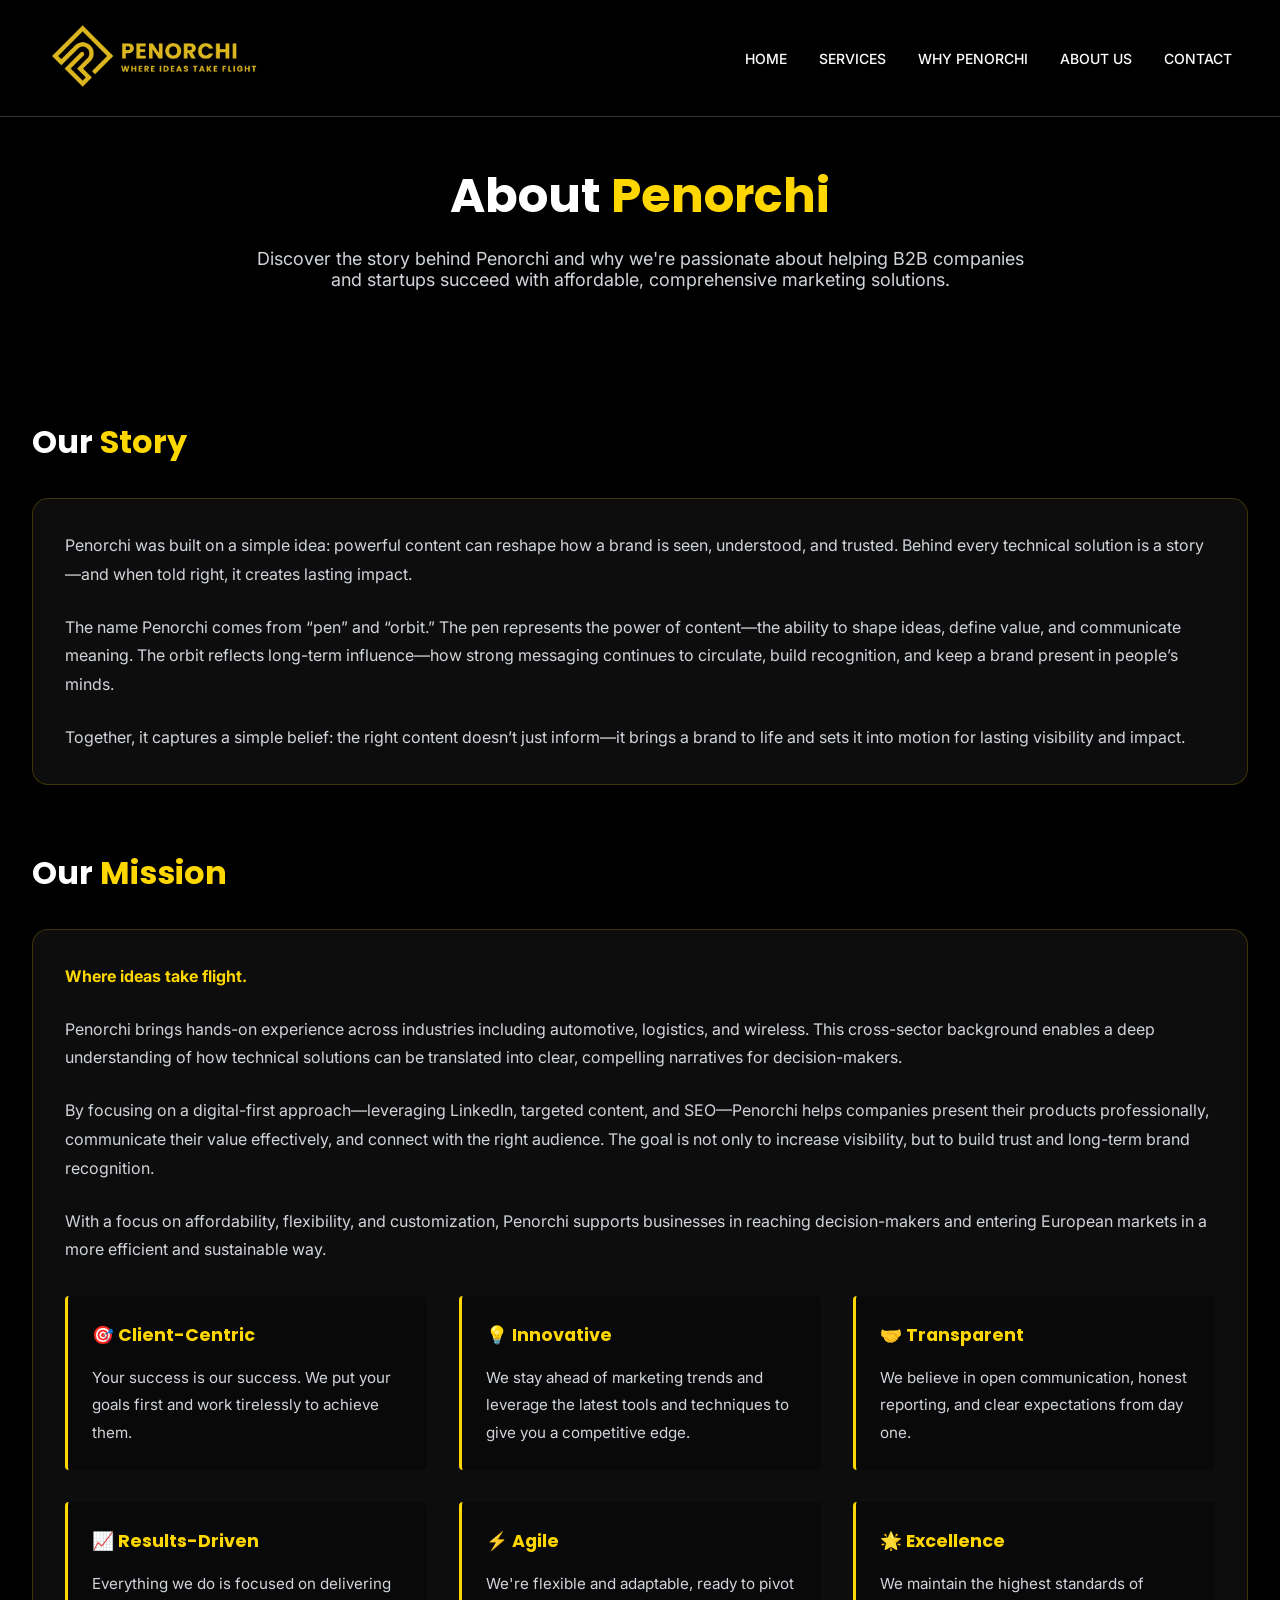
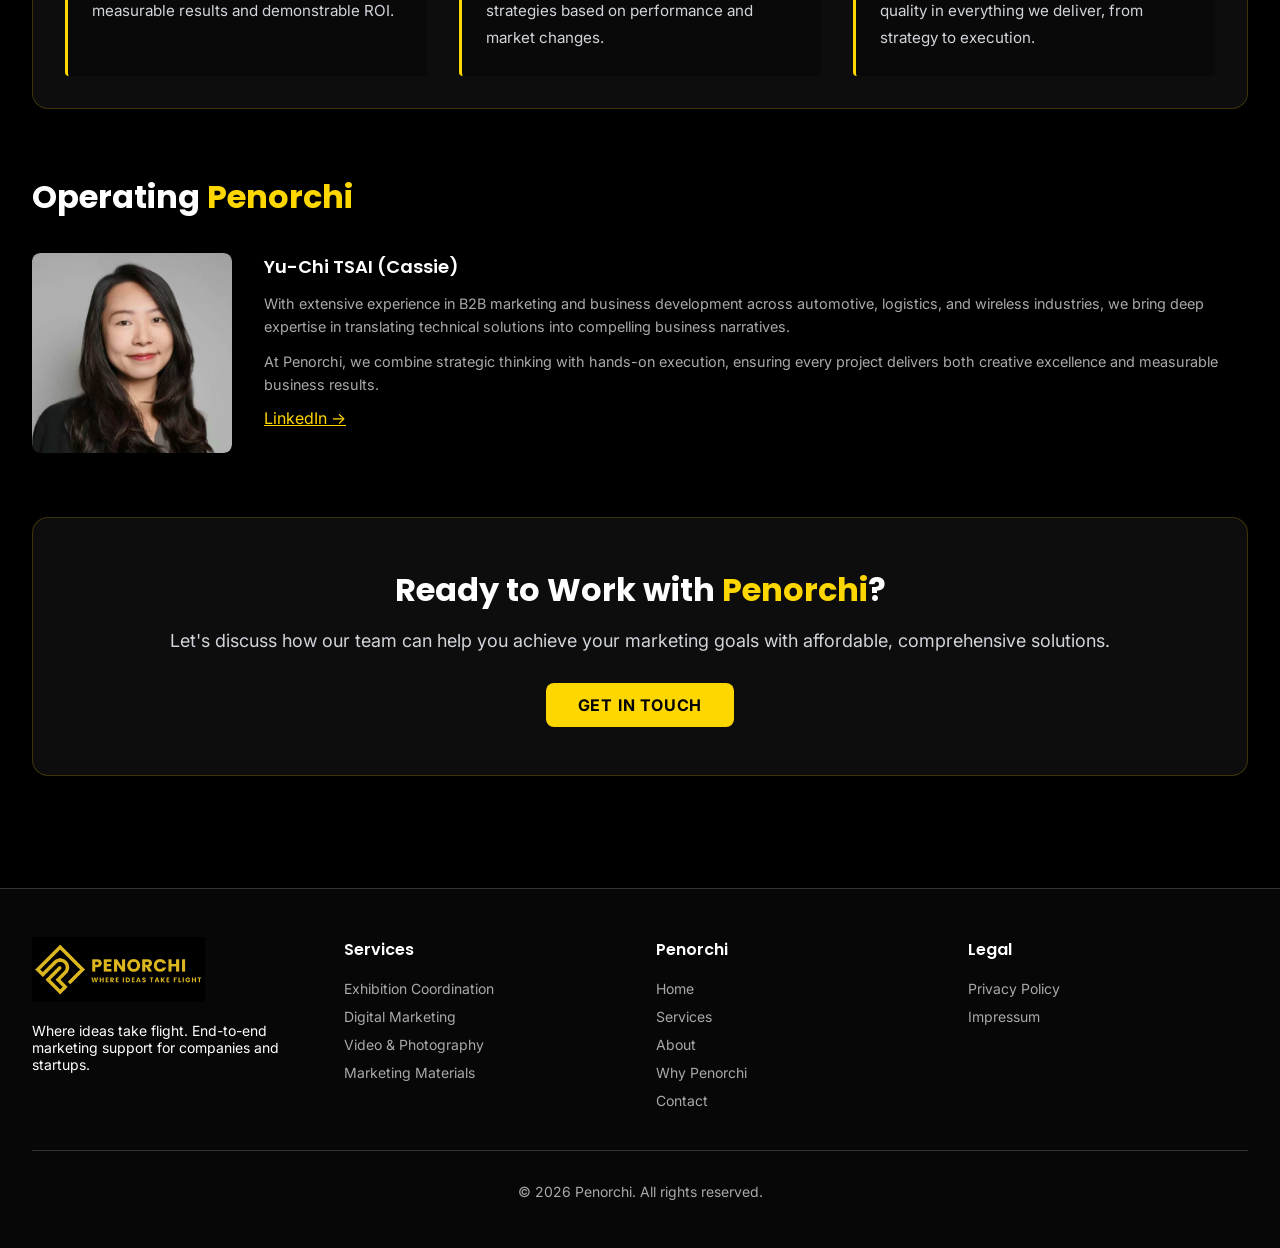
==== commit 3578fd38: "Make logo clickable by wrapping in anchor tag Wrap logo image in a link to the index page." ====
--- a/about.html
+++ b/about.html
@@ -339,14 +339,52 @@
             padding: 1rem;
             border-radius: 0.5rem;
         }
+
+        /* mobile menu button hidden on desktop */
+.mobile-menu-btn {
+    display: none;
+    font-size: 1.8rem;
+    background: none;
+    border: none;
+    color: white;
+    cursor: pointer;
+}
+
+/* MOBILE */
+@media (max-width: 768px) {
+
+    .mobile-menu-btn {
+        display: block;
+    }
+
+    .nav-links {
+        display: none;
+        flex-direction: column;
+        gap: 1rem;
+    }
+
+    .nav-links.open {
+        display: flex;
+        position: absolute;
+        top: 70px;
+        right: 2rem;
+        background: black;
+        border: 1px solid var(--border);
+        padding: 1rem;
+        border-radius: 0.5rem;
+    }
+}
     </style>
 </head>
 <body>
     <nav>
         <div class="container">
             <div class="nav-content">
-                <img src="image/logo/logo_long.png" alt="Penorchi Logo" style="max-height: 80px;width: auto;">
-                <ul class="nav-links">
+                <a href="index.html"><img src="image/logo/logo_long.png" alt="Penorchi Logo" style="max-height: 80px;width: auto;"></a>
+                
+                <button class="mobile-menu-btn">☰</button>
+                
+                <ul class="nav-links" id="navMenu">
                     <li><a href="index.html">Home</a></li>
                     <li><a href="services.html">Services</a></li>
                     <li><a href="why-penorchi.html">Why Penorchi</a></li>
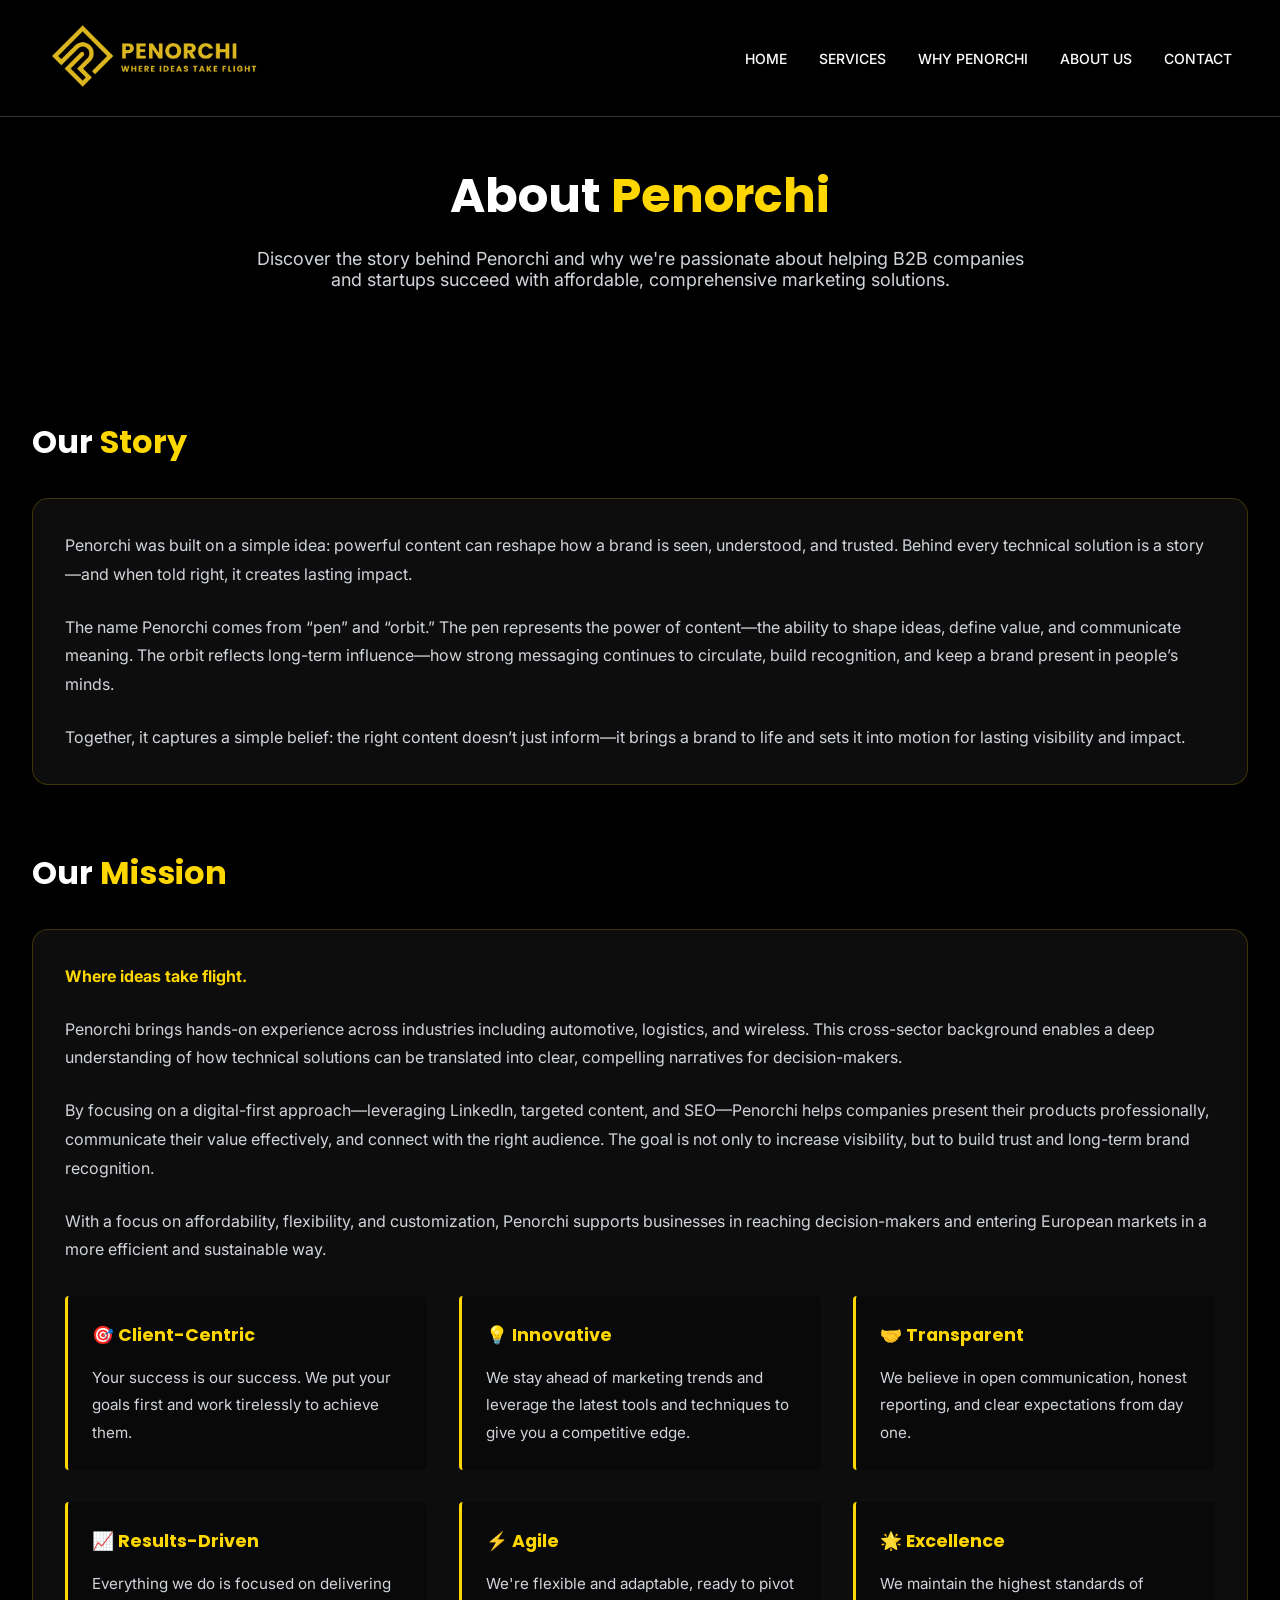
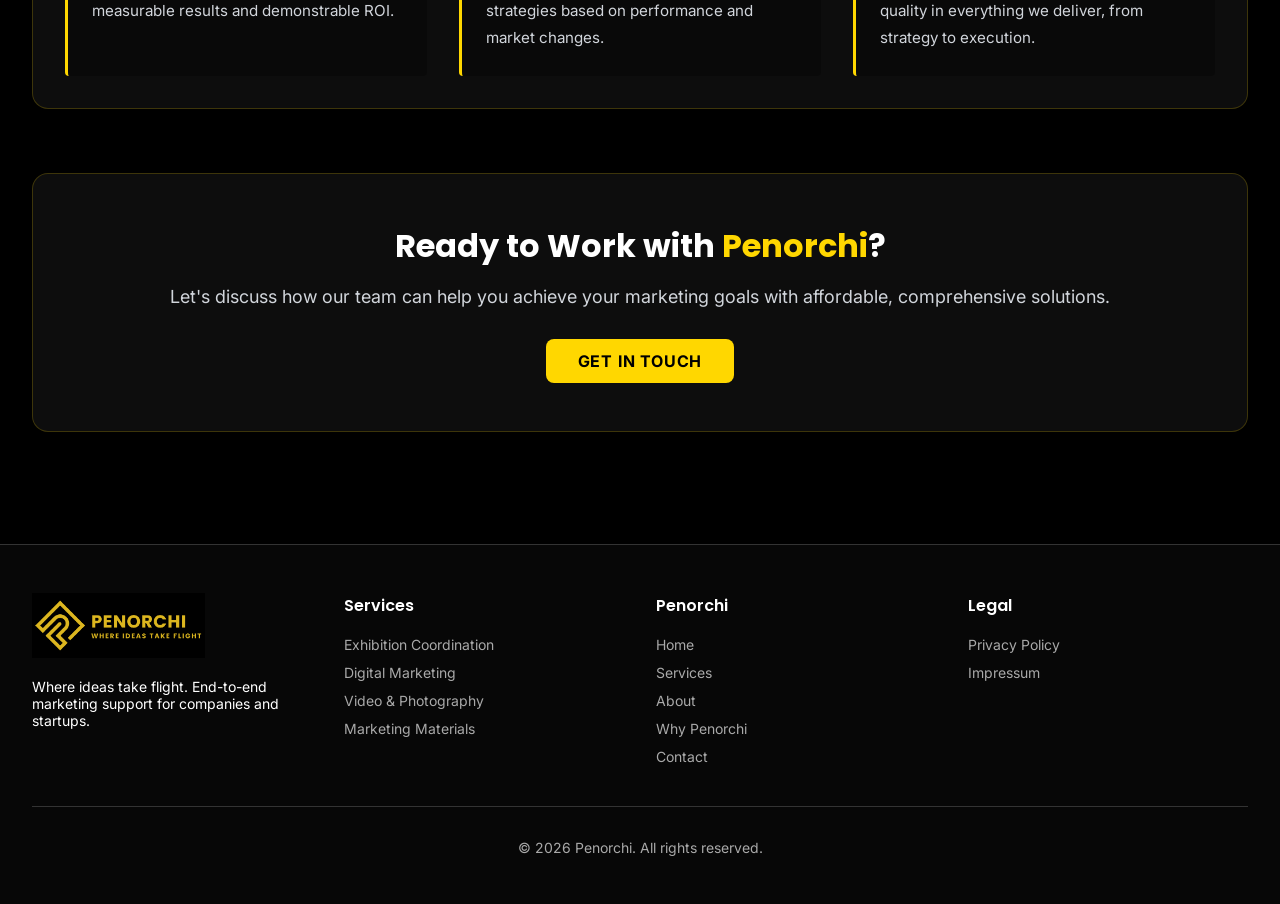
==== commit eff7b58c: "Update about.html" ====
--- a/about.html
+++ b/about.html
@@ -447,26 +447,6 @@
                 </div>
             </div>
 
-            <div class="about-section">
-                <h2>Operating <span class="highlight">Penorchi</span></h2>
-                <div class="founder-section">
-                    <div class="founder-image">
-                        <img src="image/about/Photo_Yu-Chi TSAI.jpg" alt="Yu-Chi TSAI (Cassie)">
-                    </div>
-                    <div class="founder-content">
-                        <h3>Yu-Chi TSAI (Cassie)</h3>
-                        <p>With extensive experience in B2B marketing and business development across automotive, logistics, and wireless industries, we bring deep expertise in translating technical solutions into compelling business narratives.</p>
-                        <p>At Penorchi, we combine strategic thinking with hands-on execution, ensuring every project delivers both creative excellence and measurable business results.</p>
-                        <a href="https://www.linkedin.com/in/yu-chi-tsai/"
-                        target="_blank"
-                        class="linkedin-btn"
-                        style="color: #FFD700;">
-                        LinkedIn →
-                    </a>
-                    </div>
-                </div>
-            </div>
-
             <div class="cta-section">
                 <h2>Ready to Work with <span style="color: var(--primary);">Penorchi</span>?</h2>
                 <p>Let's discuss how our team can help you achieve your marketing goals with affordable, comprehensive solutions.</p>
